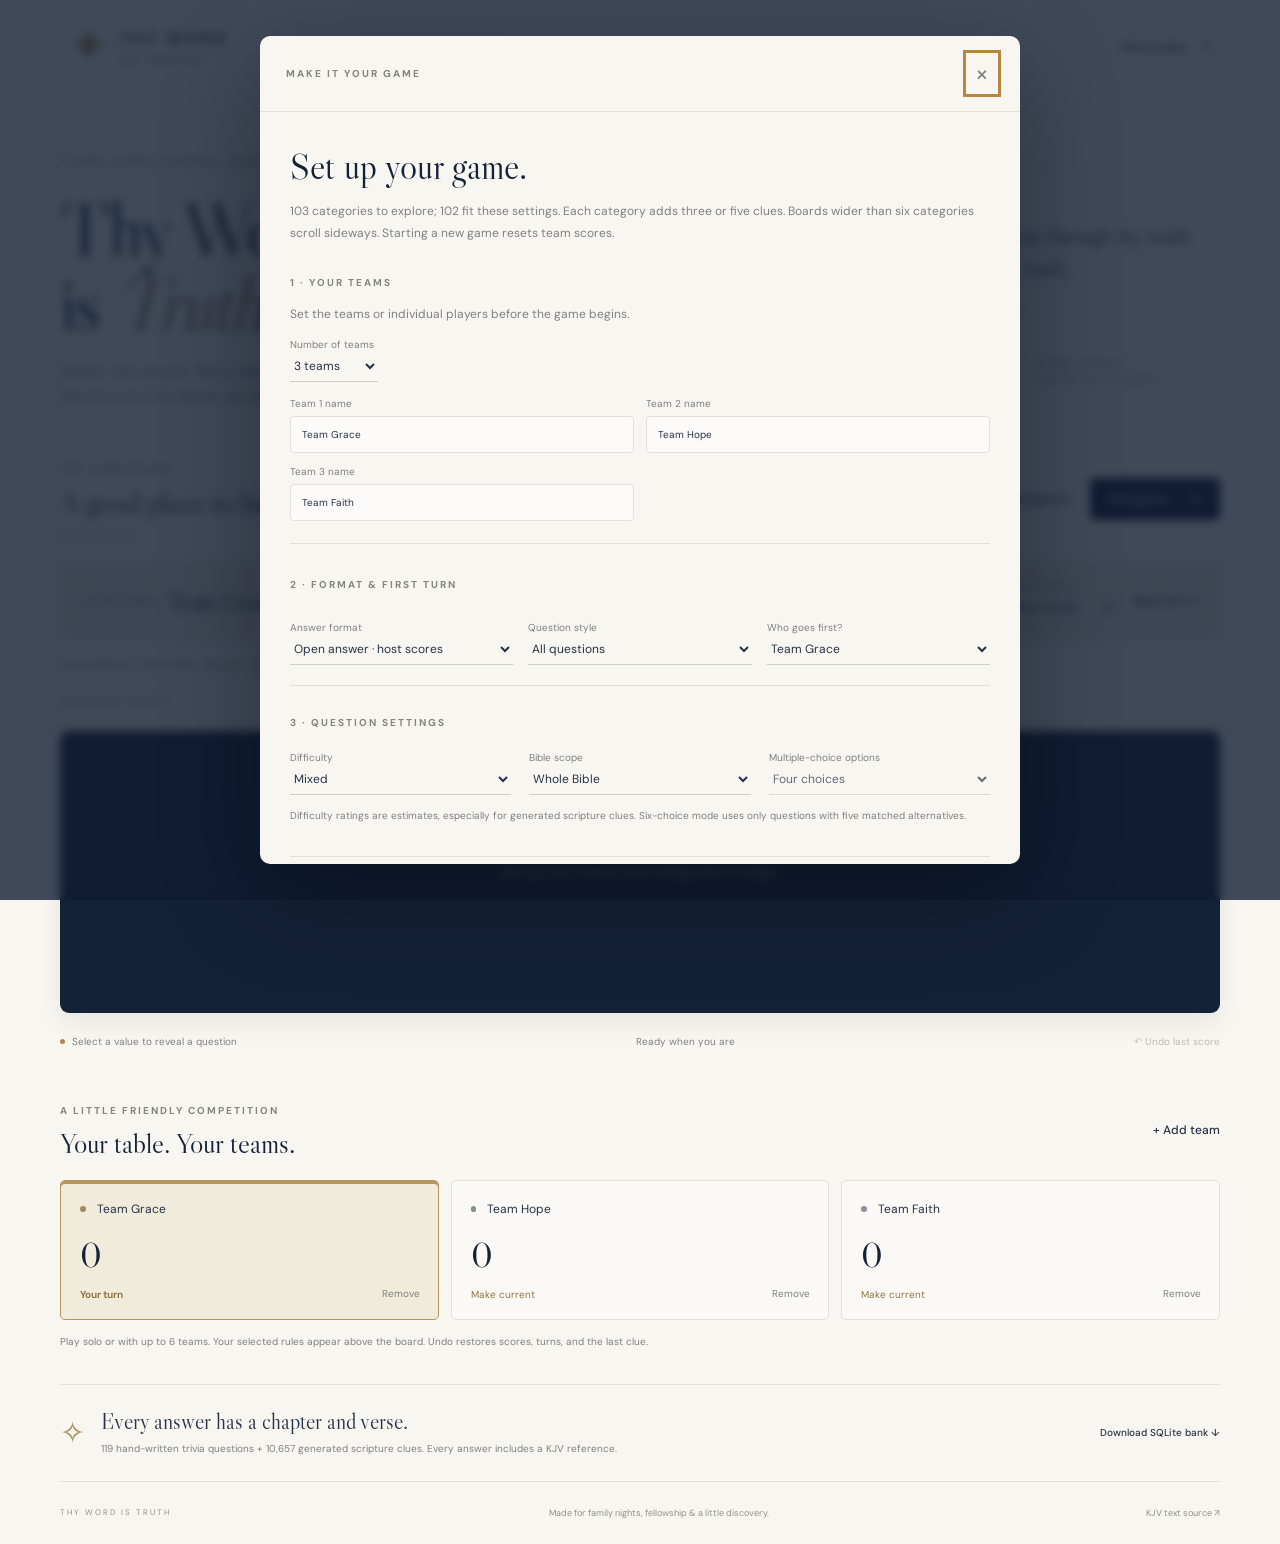
==== index.html @ 5a8444b5 "init" ====
<!doctype html>
<html lang="en">
<head><meta charset="utf-8"><meta name="viewport" content="width=device-width, initial-scale=1"><meta name="theme-color" content="#111e32"><title>Thy Word Is Truth · A KJV Bible Trivia Game</title><meta name="description" content="A KJV Bible trivia game for family nights and fellowship. Choose categories, form teams, and explore thousands of Scripture questions."><link rel="stylesheet" href="style.css"><link rel="stylesheet" href="controls.css"><link rel="stylesheet" href="choices.css"><link rel="stylesheet" href="settings.css"><script src="vendor/sql-wasm.js" defer></script><script src="app.js" type="module"></script></head>
<body>
<header><a class="brand" href="./"><span class="brand-icon">✦</span><span>THY WORD<span class="brand-sub">IS TRUTH</span></span></a><span class="header-caption">A KJV Bible Trivia Game</span><button id="help" class="quiet">How to play <span>↗</span></button></header>
<main>
<section class="intro"><div><div class="eyebrow"><span class="dot"></span> KING JAMES VERSION · 66 BOOKS</div><h1>Thy Word<br>is <em>Truth.</em></h1><p>Gather your people. Pick a category.<br>See how much Scripture you know.</p></div><aside class="intro-aside"><div class="verse-mark">“</div><blockquote>Sanctify them through thy truth:<br>thy word is truth.</blockquote><span>JOHN 17:17 · KJV</span><div class="bank-stat"><strong id="bank-count">Loading…</strong><span>scripture questions<br>ready for your next game</span></div></aside></section>
<section class="game-section" aria-label="Game board"><div class="game-toolbar"><div><span class="eyebrow">THE GAME BOARD</span><h2 id="round-title">A good place to begin.</h2><span id="board-format" class="format-label">OPEN ANSWER</span></div><div class="toolbar-actions"><button id="choose-categories" class="quiet" disabled>Choose categories</button><button id="new-game" class="primary" disabled>New game <span>↻</span></button></div></div>
<div class="turn-banner"><div aria-live="polite"><span class="eyebrow">YOUR TURN</span><strong id="turn-name">Team Grace</strong><small id="turn-rule-note">Pick a clue. Turns rotate in team order.</small></div><div class="turn-controls"><label>Current team<select id="turn-select"></select></label><button id="next-turn" class="quiet">Next turn →</button></div></div>
<div id="rules-summary" class="rules-summary"></div><div class="game-status" id="game-status" hidden><strong id="game-status-text"></strong><button id="game-action" class="primary"></button></div><div class="host-toolbar"><button id="resume-clue" class="quiet" hidden>Resume current clue →</button><button id="review-answer" class="quiet" disabled>Review last answer</button><a id="open-player" class="quiet" href="player.html" target="_blank" rel="noopener" hidden>Open player display ↗</a><button id="public-reveal" class="quiet" hidden>Reveal last answer to players</button></div><div class="board-shell"><div id="board" class="board" aria-busy="true"><p class="loading">Opening the question bank…</p></div></div>
<div class="board-footer"><span><i class="gold-dot"></i> Select a value to reveal a question</span><span id="progress">0 / 30 played</span><button id="undo" class="quiet" disabled>↶ Undo last score</button></div>
</section>
<section class="teams-section"><div class="teams-heading"><div><span class="eyebrow">A LITTLE FRIENDLY COMPETITION</span><h2>Your table. Your teams.</h2></div><button id="add-team" class="quiet">+ Add team</button></div><div id="teams" class="teams"></div><p class="small-note">Play solo or with up to 6 teams. Your selected rules appear above the board. Undo restores scores, turns, and the last clue.</p></section>
<section class="bottom-note"><span class="note-icon">✧</span><div><h3>Every answer has a chapter and verse.</h3><p id="bank-description">Hand-written trivia and scripture clues, grounded in the King James Version.</p></div><a href="questions.sqlite" download class="quiet download">Download SQLite bank ↓</a></section>
</main>
<footer><span>THY WORD IS TRUTH</span><span>Made for family nights, fellowship & a little discovery.</span><a href="https://github.com/thiagobodruk/bible/blob/master/json/en_kjv.json" target="_blank" rel="noreferrer">KJV text source ↗</a></footer>
<dialog id="clue-dialog" aria-labelledby="clue-title"><div class="dialog-top"><span id="clue-meta" class="eyebrow"></span><button id="close-clue" class="icon-button" aria-label="Close question">×</button></div><div class="clue-body"><span id="clue-kind" class="pill"></span><p id="clue-turn" class="clue-turn"></p><div class="clue-tools"><span id="clue-timer" role="timer" aria-label="Time remaining"></span><button id="pause-clock" class="quiet" hidden>Pause timer</button><button id="hint-5050" class="quiet" hidden>50/50 hint</button></div><section id="daily-wager" class="wager-panel" hidden><h3>Bonus Wager</h3><p id="wager-limit"></p><label>Your wager<input id="wager-input" type="number" min="0" step="1" value="0"></label><p id="wager-error" role="alert"></p><button id="lock-wager" class="primary">Lock wager & reveal clue →</button></section><h2 id="clue-title"></h2><div id="choice-area" hidden><div id="mc-options" aria-label="Answer choices"></div><p id="mc-feedback" role="status"></p><div class="mc-actions"><button id="mc-pass" class="quiet">Pass · no score →</button><button id="mc-submit" class="primary" disabled>Lock in answer</button><button id="mc-next" class="primary" hidden>Next turn →</button></div></div><button id="reveal" class="primary">Reveal answer <span>↓</span></button><div id="answer-area" hidden><span class="eyebrow">THE ANSWER</span><h3 id="answer"></h3><details><summary id="reference"></summary><p id="evidence"></p></details><div id="manual-scoring" class="scoring"><label>Answering team<select id="answer-team"></select></label><div class="score-actions"><button id="wrong" class="wrong">Incorrect −</button><button id="right" class="primary">Correct +</button></div></div><button id="skip" class="quiet skip">No score · mark as played →</button></div></div></dialog>
<dialog id="help-dialog" aria-labelledby="help-title"><div class="dialog-top"><span class="eyebrow">WELCOME TO THE TABLE</span><button id="close-help" class="icon-button" aria-label="Close instructions">×</button></div><div class="help-body"><h2 id="help-title">Make the game your own.</h2><ol><li>Choose New game. Set team count, names, the starting team, answer format, and question style.</li><li>Select difficulty, Bible scope, and 1–12 categories. Short boards have three clues per category; full boards have five. Play-to-target keeps scores across fresh boards until a team reaches the target.</li><li>Choose no timer or 15, 30, or 60 seconds. Opening a clue starts its timer; closing the dialog does not reset it. Pause while judging a spoken answer. A timeout counts as incorrect.</li><li>Choose full, half, or zero wrong-answer penalties. Rotating turns end the clue after any result. Winner-keeps-control retains a correct team's turn. Steals give every team at most one attempt; a correct team takes control.</li><li>In multiple choice, select four or six options, choose an answer, Lock in answer, then apply the score. Optional 50/50 leaves two choices and can be used once per team per game. The final round has no hints.</li><li>Bonus Wagers require a wager before the question appears and are exclusive to the selecting team. The maximum is the larger of its score and the highest board value. A pass loses the wager.</li><li>Final Challenge locks all wagers before revealing its question. Each team may wager 0 up to its positive score. Teams write responses privately; the host records and reviews them, then applies final scores. Wagers always gain or lose their full amount, even when normal penalties are off.</li><li>Enable Host mode, then click Open player display. Move that window to a projector or second screen on this computer. It receives the board, questions, choices, scores, and timer. Answers stay private until Reveal last answer to players. Use host mode for private answer checking during steals.</li></ol><p>Review last answer shows the answer and KJV reference after a clue ends. Undo restores the last score and previous turn; it can also undo final scoring. The bank contains hand-written trivia and generated scripture clues; difficulty ratings are estimates. New games reset scores and hints while retaining question history.</p><button id="reset-history" class="quiet">Clear question history</button></div></dialog>
<dialog id="setup-dialog" aria-labelledby="setup-title"><div class="dialog-top"><span class="eyebrow">MAKE IT YOUR GAME</span><button id="close-setup" class="icon-button" aria-label="Close game setup">×</button></div><div class="setup-body"><h2 id="setup-title">Set up your game.</h2><p><span id="category-library-size">Explore themes and books of the Bible.</span> Each category adds three or five clues. Boards wider than six categories scroll sideways. Starting a new game resets team scores.</p><section class="setup-team-section"><h3 class="eyebrow">1 · YOUR TEAMS</h3><p>Set the teams or individual players before the game begins.</p><label class="setup-team-count-label">Number of teams<select id="setup-team-count"><option value="1">1 · Solo</option><option value="2">2 teams</option><option value="3">3 teams</option><option value="4">4 teams</option><option value="5">5 teams</option><option value="6">6 teams</option></select></label><div id="setup-team-names"></div></section><h3 class="eyebrow">2 · FORMAT & FIRST TURN</h3><div class="setup-controls"><label>Answer format<select id="answer-mode"><option value="open">Open answer · host scores</option><option value="choice">Multiple choice</option></select></label><label>Question style<select id="bank-mode"><option value="mixed">All questions</option><option value="trivia">Factual trivia only</option><option value="scripture">All scripture clues</option><option value="verse">Verse completion only</option><option value="people">Names & places only</option><option value="number">Numbers in passages only</option></select></label><label>Who goes first?<select id="starting-team"></select></label></div><section class="settings-section"><h3 class="eyebrow">3 · QUESTION SETTINGS</h3><div class="settings-grid"><label>Difficulty<select id="rule-difficulty"><option value="mixed">Mixed</option><option value="easy">Easy · levels 1–2</option><option value="hard">Hard · levels 3–4</option><option value="expert">Expert · level 5 only</option></select></label><label>Bible scope<select id="rule-scope"><option value="all">Whole Bible</option><option value="old">Old Testament</option><option value="new">New Testament</option><option value="selected">Selected books</option></select></label><label>Multiple-choice options<select id="rule-choiceCount"><option value="4">Four choices</option><option value="6">Six choices · harder</option></select></label></div><p class="settings-note">Difficulty ratings are estimates, especially for generated scripture clues. Six-choice mode uses only questions with five matched alternatives.</p><div id="book-scope-panel" hidden><div class="picker-toolbar"><strong>Choose Bible books</strong><div><button id="books-all" class="quiet">Select all</button><button id="books-none" class="quiet">Clear books</button></div></div><div id="scope-books" class="scope-books"></div></div></section><section class="settings-section"><h3 class="eyebrow">4 · GAME RULES</h3><div class="settings-grid"><label>Answer timer<select id="rule-timerSeconds"><option value="0">No timer</option><option value="15">15 seconds</option><option value="30">30 seconds</option><option value="60">60 seconds</option></select></label><label>Wrong-answer penalty<select id="rule-penalty"><option value="full">Deduct full clue value</option><option value="half">Deduct half clue value</option><option value="none">No deduction</option></select></label><label>Turn rules<select id="rule-turnRule"><option value="rotate">Rotate every turn</option><option value="winner">Correct team keeps control</option><option value="steal">Other teams may steal</option></select></label><label>Game length<select id="rule-length"><option value="short">Short · 3 clues per category</option><option value="full">Full · 5 clues per category</option><option value="target">Play to a target score</option></select></label><label id="target-score-label" hidden>Target score<input id="rule-targetScore" type="number" min="200" max="100000" step="100" value="3000"></label><label>Bonus Wagers per board<select id="rule-dailyDoubles"><option value="0">Off</option><option value="1">One</option><option value="2">Two</option></select></label></div><div class="settings-checks"><label><input id="rule-hint5050" type="checkbox"> Allow one 50/50 hint per team per game</label><label><input id="rule-finale" type="checkbox"> Finish with Final Challenge</label><label><input id="rule-hostMode" type="checkbox"> Host mode · separate player display</label></div><p class="settings-note">50/50 leaves two choices. Timers count a timeout as incorrect; pause while judging a spoken answer. Steals give each team one attempt. Wagers always gain or lose the full amount, regardless of the penalty setting. Final Challenge uses private written answers recorded by the host; 50/50 is unavailable in the final.</p><p class="settings-note">Host mode opens a second window in the same browser on this computer. Move it to your projector; answers stay on the host screen until you explicitly reveal them.</p></section><p id="choice-bank-note" class="choice-bank-note" hidden></p><h3 class="eyebrow">5 · YOUR CATEGORIES</h3><label class="search-label">Find a category<input id="category-search" type="search" placeholder="Search themes or Bible books"></label><div class="picker-toolbar"><span id="category-count" role="status"></span><div><button id="default-categories" class="quiet">Use default six</button><button id="clear-categories" class="quiet">Clear</button></div></div><p class="picker-note">Choose any 1–12 categories from the library below. Dimmed options need more questions with the selected filters.</p><div id="category-options"></div><p id="category-error" role="alert"></p><div class="setup-footer"><button id="start-game" class="primary">Start game →</button></div></div></dialog>
<dialog id="review-dialog" aria-labelledby="review-title"><div class="dialog-top"><span class="eyebrow">ANSWER REVIEW</span><button id="close-review" class="icon-button" aria-label="Close answer review">×</button></div><div class="clue-body"><h2 id="review-title"></h2><h3 id="review-correct"></h3><p id="review-reference"></p><p id="review-evidence"></p></div></dialog><dialog id="final-dialog" aria-labelledby="final-title"><div class="dialog-top"><span class="eyebrow">FINAL CHALLENGE</span><button id="close-final" class="icon-button" aria-label="Close Final Challenge">×</button></div><div class="final-body"><h2 id="final-title">One final question.</h2><p id="final-stage-note"></p><div class="clue-tools"><span id="final-timer" role="timer" aria-label="Final time remaining"></span><button id="pause-final" class="quiet" hidden>Pause timer</button></div><h3 id="final-question" hidden></h3><div id="final-choices"></div><div id="final-entries"></div><div id="final-answer" hidden><span class="eyebrow">THE ANSWER</span><h3 id="final-correct"></h3><p id="final-reference"></p><p id="final-evidence"></p></div><p id="final-error" role="alert"></p><button id="final-action" class="primary"></button></div></dialog><div id="toast" role="status" aria-live="polite"></div>
</body></html>
---- style.css ----
@import url('https://fonts.googleapis.com/css2?family=DM+Sans:wght@400;500;600;700&family=Libre+Caslon+Display&display=swap');
:root{--navy:#142238;--ink:#263246;--muted:#7c817f;--paper:#f8f6f0;--gold:#e4bd72;--line:#e2e1d8;--serif:'Libre Caslon Display',Georgia,serif;--sans:'DM Sans',Arial,sans-serif}*{box-sizing:border-box}body{margin:0;background:var(--paper);color:var(--ink);font:14px var(--sans)}button,select,input{font:inherit}button,a,select{touch-action:manipulation}button{cursor:pointer}button:disabled{cursor:default;opacity:.42}a{color:inherit;text-decoration:none}button:focus-visible,a:focus-visible,select:focus-visible,input:focus-visible,summary:focus-visible{outline:3px solid #b8873b;outline-offset:4px}header{max-width:1440px;margin:auto;padding:26px 5.5%;display:flex;align-items:center;justify-content:space-between;border-bottom:1px solid var(--line)}.brand{display:flex;align-items:center;gap:12px;font-size:16px;letter-spacing:3px;font-weight:600}.brand-icon{font-size:42px;line-height:1;color:#b28a45}.brand-sub{display:block;font-size:10px;letter-spacing:5px;margin-top:4px}.header-caption{color:var(--muted);font-size:12px}.quiet{border:0;background:none;color:var(--ink);padding:10px 0;font-size:12px;font-weight:500}.quiet span{margin-left:12px}main{max-width:1240px;margin:0 auto;padding:0 40px}.intro{display:flex;align-items:center;justify-content:space-between;padding:55px 0 49px;gap:30px}.eyebrow{font-size:10px;letter-spacing:2px;font-weight:700;color:#81867e;display:inline-flex;align-items:center;gap:8px}.dot{width:6px;height:6px;background:#8a9b80;border-radius:50%}h1{font:76px/.98 var(--serif);letter-spacing:-2px;color:var(--navy);margin:24px 0 18px}h1 em{font-weight:400;color:#9a7844}p{line-height:1.8}.intro p{color:var(--muted);font-size:14px;margin:0}.intro-aside{width:330px;padding:12px 0 0 36px;border-left:1px solid var(--line)}.verse-mark{font:65px/.65 var(--serif);color:#c6aa7c}blockquote{font:23px/1.4 var(--serif);margin:0 0 15px}.intro-aside>span{font-size:9px;letter-spacing:1.8px;color:var(--muted)}.bank-stat{display:flex;gap:17px;align-items:center;margin-top:32px}.bank-stat strong{font:36px var(--serif);color:#9a7844}.bank-stat span{font-size:10px;line-height:1.6;color:var(--muted)}.game-toolbar{display:flex;justify-content:space-between;align-items:center;margin-bottom:21px}h2{font:30px var(--serif);font-weight:400;margin:8px 0 0;color:var(--navy)}.toolbar-actions{display:flex;gap:20px;align-items:center}.select-label{font-size:9px;text-transform:uppercase;letter-spacing:1px;color:var(--muted)}select{display:block;background:transparent;border:0;border-bottom:1px solid #cacfc7;padding:6px 21px 6px 0;color:var(--ink);font-size:12px;max-width:100%}.primary{border:1px solid var(--navy);background:var(--navy);color:white;padding:12px 18px;border-radius:4px;font-size:12px}.primary span{margin-left:20px}.primary:hover{background:#263e5b}.board-shell{background:var(--navy);border-radius:9px;padding:14px;box-shadow:0 10px 25px #14223812}.board{display:grid;grid-template-columns:repeat(6,minmax(0,1fr));gap:8px}.category{font-size:10px;line-height:1.5;text-transform:uppercase;letter-spacing:1.1px;color:#e6e8e9;min-height:55px;display:flex;align-items:center;justify-content:center;text-align:center;padding:5px 8px}.tile{background:#20324c;border:1px solid #35445a;border-radius:4px;color:var(--gold);font:32px var(--serif);min-height:85px;transition:background .15s,transform .15s}.tile:hover:not(:disabled){background:#304665;transform:translateY(-2px);border-color:#8c8269}.tile.played{background:#15243a;border-color:#243249;color:#5b695f;font:18px var(--sans)}.board-footer{display:flex;justify-content:space-between;align-items:center;font-size:10px;color:var(--muted);padding:12px 0}.board-footer>span:first-child{display:flex;align-items:center;gap:7px}.gold-dot{width:5px;height:5px;border-radius:50%;background:#b28a45}.board-footer .quiet{font-size:10px;color:var(--muted)}.teams-section{margin:30px 0 33px}.teams-heading{display:flex;align-items:center;justify-content:space-between;margin-bottom:20px}.teams-heading h2{font-size:28px}.teams{display:grid;grid-template-columns:repeat(3,1fr);gap:12px}.team{border:1px solid var(--line);border-radius:5px;padding:17px 19px;position:relative;background:#ffffff4d}.team-top{display:flex;align-items:center;gap:8px}.team-marker{width:6px;height:6px;border-radius:50%;background:var(--team-color)}.team input{width:100%;border:0;background:none;font-size:12px;color:var(--ink);padding:3px}.team input:hover{background:#edece4}.team-score{font:35px var(--serif);color:var(--navy);display:block;margin:13px 0 0}.team .remove-team{position:absolute;right:12px;bottom:18px;font-size:10px;color:var(--muted);border:0;background:none}.small-note{font-size:10px;color:var(--muted);margin:13px 0}.bottom-note{padding:23px 0;border-top:1px solid var(--line);border-bottom:1px solid var(--line);display:flex;gap:16px;align-items:center}.note-icon{font-size:30px;color:#a98c54}.bottom-note h3{font:22px var(--serif);margin:0 0 5px}.bottom-note p{font-size:10px;color:var(--muted);margin:0;max-width:690px}.download{margin-left:auto;white-space:nowrap;font-size:10px}footer{max-width:1240px;padding:25px 40px;margin:0 auto;display:flex;justify-content:space-between;font-size:9px;color:#8d918a}footer>span:first-child{letter-spacing:2px;font-size:8px}dialog{background:var(--paper);border:0;border-radius:10px;padding:0;width:min(760px,94vw);max-height:92vh;color:var(--ink);box-shadow:0 30px 100px #0005}dialog::backdrop{background:#0e1b31c9;backdrop-filter:blur(5px)}.dialog-top{padding:21px 26px;border-bottom:1px solid var(--line);display:flex;align-items:center;justify-content:space-between}.icon-button{border:0;background:none;color:var(--muted);font-size:25px;padding:0 5px}.clue-body{padding:28px 40px 35px;text-align:center}.pill{font-size:9px;letter-spacing:1.5px;text-transform:uppercase;border:1px solid #d4d4c4;padding:5px 10px;border-radius:20px;color:#8b815e;display:inline-block}#clue-title{white-space:pre-line;font:29px/1.45 var(--serif);margin:25px 0 30px}#answer-area h3{font:37px/1.2 var(--serif);color:#967340;margin:12px 0 22px}details{text-align:left;border:1px solid var(--line);border-radius:5px;padding:14px 18px;margin-bottom:25px}summary{font-size:11px;cursor:pointer;color:#7f6f4d}#evidence{font:16px/1.7 Georgia,serif;white-space:pre-line}.scoring{border-top:1px solid var(--line);padding-top:20px;display:flex;align-items:center;justify-content:space-between;gap:15px}.scoring label{font-size:10px;text-align:left;color:var(--muted)}.score-actions{display:flex;gap:10px}.wrong{background:none;border:1px solid #c9b9ae;color:#9c6249;padding:12px 18px;border-radius:4px;font-size:12px}.skip{margin-top:15px;color:var(--muted)}.help-body{padding:25px 35px 35px}.help-body h2{font-size:34px}.help-body li{line-height:1.8;margin:10px 0}.help-body p{font-size:12px;color:var(--muted)}#toast{position:fixed;bottom:24px;left:50%;transform:translateX(-50%);background:var(--navy);color:white;border-radius:5px;box-shadow:0 5px 25px #0003;padding:12px 20px;display:none;font-size:12px;z-index:5}.loading{grid-column:1/-1;text-align:center;color:var(--gold);padding:100px 20px}button.active-team{background:#f0ebdf}@media(min-width:1500px){main{padding-top:12px}.intro{padding-top:70px;padding-bottom:65px}}@media(max-width:760px){header{padding:20px}.header-caption{display:none}main{padding:0 20px}.intro{padding:37px 0}.intro-aside{width:230px;padding-left:22px}h1{font-size:57px}.intro p{font-size:12px}blockquote{font-size:20px}.bank-stat strong{font-size:29px}.bank-stat{gap:10px}.board-shell{padding:8px}.board{gap:5px}.category{font-size:8px;letter-spacing:.3px;padding:3px;min-height:52px}.tile{font-size:25px;min-height:65px}.game-toolbar h2{font-size:25px}.toolbar-actions{gap:10px}.primary{padding:11px}.primary span{margin-left:9px}.bottom-note{flex-wrap:wrap}.download{margin-left:46px}footer{padding:25px 20px;gap:20px}footer>span:nth-child(2){display:none}}@media(max-width:480px){.intro-aside{display:none}h1{font-size:65px}.intro{padding-bottom:35px}.game-toolbar{align-items:flex-end;gap:8px}.game-toolbar h2{font-size:22px}.toolbar-actions{flex-direction:column;align-items:stretch;gap:7px}.select-label{font-size:8px}.primary{font-size:10px}.eyebrow{font-size:8px;letter-spacing:1.3px}.category{font-size:7px}.tile{font-size:22px;min-height:62px}.board-shell{margin:0 -10px}.teams{grid-template-columns:1fr 1fr}.team{padding:13px}.teams-heading h2{font-size:24px}.board-footer{font-size:8px;gap:8px}.board-footer .quiet{font-size:8px}.clue-body{padding:25px 22px}#clue-title{font-size:25px}.scoring{flex-direction:column;align-items:stretch}.scoring label select{width:100%}.score-actions{justify-content:center}.score-actions button{flex:1}.bottom-note h3{font-size:20px}}
---- controls.css ----
.turn-banner{display:flex;align-items:center;justify-content:space-between;padding:17px 21px;border:1px solid #d9ccb4;border-radius:6px;margin-bottom:15px;background:#eee8da}.turn-banner>div:first-child{display:flex;align-items:center;gap:13px;flex-wrap:wrap}.turn-banner strong{font:24px var(--serif);color:var(--navy)}.turn-banner small{font-size:10px;color:#817760}.turn-controls{display:flex;gap:18px;align-items:center}.turn-controls label,.setup-controls label,.search-label{font-size:10px;color:var(--muted)}.turn-controls select{min-width:100px}.current-team{border-color:#b3955d;background:#f1ebdc;box-shadow:inset 0 3px #b3955d}.team-turn{border:0;background:none;padding:0;margin-top:12px;color:#8f7444;font-size:10px}.current-team .team-turn{font-weight:700}.clue-turn{font-size:12px;color:#927647;margin:19px 0 0}.setup-body{padding:24px 30px}.setup-body h2{font-size:36px}.setup-body>p{font-size:12px;color:var(--muted)}.setup-controls{display:flex;gap:30px;margin:20px 0}.setup-controls label{flex:1}.setup-controls select{width:100%}.search-label{display:block}.search-label input{display:block;width:100%;padding:12px;border:1px solid var(--line);border-radius:4px;margin:7px 0 15px;background:#fff9}.picker-toolbar{display:flex;justify-content:space-between;align-items:center;gap:10px}.picker-toolbar>span{font-size:11px;color:#8f7444}.picker-toolbar>div{display:flex;gap:15px}.picker-note{font-size:10px!important;margin-top:0}#category-options{max-height:330px;overflow:auto;border:1px solid var(--line);border-radius:5px;padding:12px}.category-group h3{margin:6px 0 12px}.category-list{display:grid;grid-template-columns:1fr 1fr;gap:8px;margin-bottom:18px}.category-option{display:flex;align-items:center;gap:8px;border:1px solid var(--line);border-radius:4px;padding:10px;font-size:11px;cursor:pointer;background:#fff5}.category-option:has(input:checked){border-color:#b3955d;background:#f1ebdc}.category-option small{margin-left:auto;font-size:9px;color:var(--muted);white-space:nowrap}.category-option input{accent-color:#9a7844}.category-option.unavailable{opacity:.45}.setup-footer{display:flex;justify-content:flex-end;margin-top:16px}#category-error{color:#a24d37;font-size:12px}@media(max-width:760px){.turn-banner{align-items:flex-start;gap:12px}.turn-banner>div:first-child{gap:7px}.turn-banner small{width:100%}.turn-controls{gap:10px}.turn-controls .quiet{white-space:nowrap}.turn-banner strong{font-size:22px}}@media(max-width:480px){.turn-banner{padding:13px;flex-wrap:wrap}.turn-controls{width:100%;justify-content:space-between}.turn-controls label{display:flex;align-items:center;gap:12px}.turn-controls select{padding:5px}.setup-body{padding:20px}.category-list{grid-template-columns:1fr}.picker-toolbar{align-items:flex-start;flex-direction:column}.setup-controls{gap:15px}.game-toolbar .quiet{font-size:10px}}
.board-shell{overflow-x:auto}.setup-team-section{border-bottom:1px solid var(--line);padding:10px 0 22px;margin:5px 0 24px}.setup-team-section p{font-size:12px;color:var(--muted);margin-top:5px}.setup-team-count-label,.setup-team-label{font-size:10px;color:var(--muted)}.setup-team-count-label{display:block;max-width:220px}#setup-team-names{display:grid;grid-template-columns:repeat(2,minmax(0,1fr));gap:12px;margin-top:15px}.setup-team-label input{display:block;width:100%;background:#fff9;border:1px solid var(--line);border-radius:4px;padding:11px;margin-top:6px;color:var(--ink)}@media(max-width:480px){#setup-team-names{grid-template-columns:1fr}}
---- choices.css ----
.format-label{display:block;font-size:8px;letter-spacing:1.4px;color:#9a7844;margin-top:9px}.setup-controls{flex-wrap:wrap;gap:15px}.setup-controls label{min-width:160px}.choice-bank-note{padding:10px 13px;background:#ede8da;border-radius:4px;border:1px solid #d9ccb4}.choice-bank-note[hidden]{display:none}#mc-options{display:grid;grid-template-columns:1fr 1fr;gap:10px;margin:0 0 18px}.mc-option{display:flex;align-items:center;gap:11px;text-align:left;padding:14px;background:#fff8;border:1px solid var(--line);border-radius:5px;color:var(--ink);min-height:65px;font-size:14px;line-height:1.5}.mc-option:hover:not(:disabled){border-color:#b3955d;background:#f1ebdc}.mc-letter{border:1px solid #d2c8b3;border-radius:4px;min-width:27px;height:27px;display:flex;align-items:center;justify-content:center;font-size:11px;color:#967340}.mc-option.selected{border:2px solid #a08755;background:#eee8da;padding:13px}.mc-option.is-correct{border-color:#58745d;background:#e5eee2;opacity:1}.mc-option.is-correct .mc-letter{background:#58745d;color:white}.mc-option.is-wrong{border-color:#a15e47;background:#f2e4dd;opacity:1}.mc-option.is-wrong .mc-letter{background:#a15e47;color:white}.mc-option:disabled{opacity:.6}.mc-actions{display:flex;justify-content:space-between;align-items:center;gap:12px;margin-bottom:22px}#mc-feedback{font-size:12px;color:#796640;margin:10px 0 15px}.mc-actions button[hidden]{display:none}#choice-area[hidden]{display:none}#manual-scoring[hidden]{display:none}@media(max-width:480px){#mc-options{grid-template-columns:1fr}.mc-option{min-height:55px}.mc-actions{flex-wrap:wrap}.setup-controls label{min-width:130px}}
.mc-option.is-correct:disabled,.mc-option.is-wrong:disabled{opacity:1}
---- settings.css ----
.settings-section{border-top:1px solid var(--line);padding:20px 0 4px;margin:18px 0}.settings-grid{display:grid;grid-template-columns:repeat(3,minmax(0,1fr));gap:18px;margin:12px 0}.settings-grid>label{font-size:10px;color:var(--muted)}.settings-grid select{width:100%}.settings-grid input,.wager-panel input,.final-entry input,.final-entry select{display:block;width:100%;background:#fff9;border:1px solid var(--line);border-radius:4px;padding:9px;margin-top:7px;color:var(--ink)}.settings-note{font-size:10px;color:var(--muted);line-height:1.7}.settings-checks{display:grid;gap:12px;margin:22px 0;font-size:12px}.settings-checks input,.scope-books input{accent-color:#967340;margin-right:8px}.scope-books{display:grid;grid-template-columns:repeat(3,minmax(0,1fr));max-height:180px;overflow:auto;gap:11px;padding:15px;border:1px solid var(--line);border-radius:4px;font-size:11px}.rules-summary{font-size:10px;line-height:1.7;color:#8f7448;margin:10px 0}.host-toolbar{display:flex;flex-wrap:wrap;gap:18px;margin:6px 0 12px}.game-status{background:#ede8da;border:1px solid #d1be98;padding:18px;border-radius:5px;display:flex;align-items:center;justify-content:space-between;gap:15px;margin:12px 0}.game-status[hidden],.host-toolbar [hidden],.settings-grid [hidden],#book-scope-panel[hidden],#target-score-label[hidden]{display:none}.clue-tools{display:flex;justify-content:center;align-items:center;gap:18px;margin:10px 0}.clue-tools [hidden]{display:none}.clue-tools [role=timer]{font-variant-numeric:tabular-nums;color:#967340;font-weight:600}.clue-tools .expired{color:#a15e47}.wager-panel{background:#eee8da;border:1px solid #d1be98;border-radius:5px;padding:25px;margin:24px 0}.wager-panel h3{font:35px var(--serif);margin:5px}.wager-panel label{display:block;font-size:12px;max-width:240px;margin:20px auto}.wager-panel[hidden]{display:none}#wager-error,#final-error{color:#a15e47;font-size:12px}#review-correct,#final-correct{font:32px var(--serif);color:#967340}#review-evidence,#final-evidence{white-space:pre-line;font:15px/1.8 Georgia,serif;text-align:left}.final-body{padding:25px 30px}.final-body>h2{font-size:36px}.final-body>p{font-size:12px;line-height:1.7;color:var(--muted)}#final-question{font:27px/1.4 var(--serif);white-space:pre-line}.final-entry{border:1px solid var(--line);padding:15px;border-radius:5px;margin:12px 0}.final-entry h4{margin:0 0 5px}.final-entry label{font-size:11px;color:var(--muted);display:block}.final-entry small{font-size:10px;color:var(--muted)}#final-choices{font-size:13px;line-height:1.8}.mc-option.removed{opacity:.3;text-decoration:line-through}.mc-option.removed:disabled{opacity:.3}.team-hint{display:block;font-size:9px;color:var(--muted);margin-top:7px}.final-body [hidden],.clue-body>button[hidden]{display:none}.choice-actions-note{font-size:11px;color:var(--muted)}@media(max-width:650px){.settings-grid{grid-template-columns:1fr 1fr}.scope-books{grid-template-columns:1fr 1fr}.game-status{align-items:flex-start;flex-direction:column}.clue-tools{gap:12px}.final-body{padding:22px}.host-toolbar{gap:12px}}@media(max-width:380px){.settings-grid{grid-template-columns:1fr}}
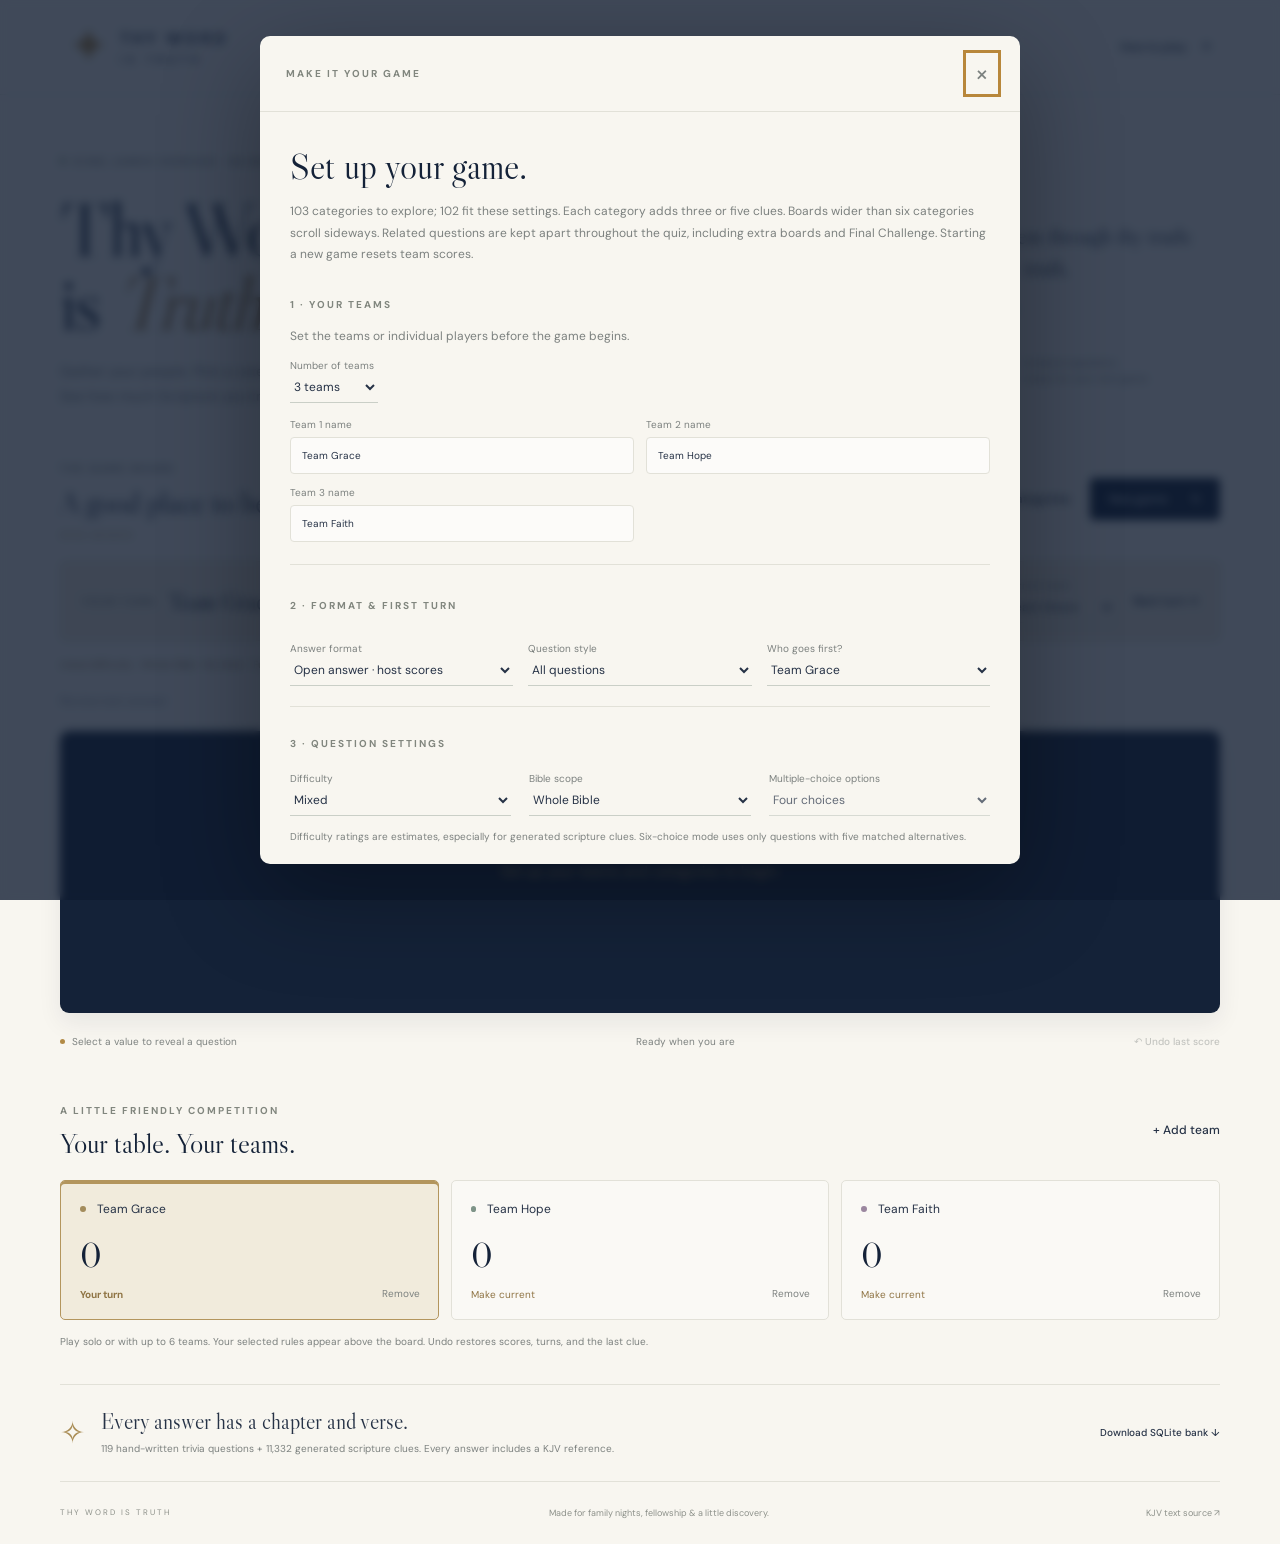
==== commit 376aa208: "dedup" ====
--- a/index.html
+++ b/index.html
@@ -16,6 +16,6 @@
 <footer><span>THY WORD IS TRUTH</span><span>Made for family nights, fellowship & a little discovery.</span><a href="https://github.com/thiagobodruk/bible/blob/master/json/en_kjv.json" target="_blank" rel="noreferrer">KJV text source ↗</a></footer>
 <dialog id="clue-dialog" aria-labelledby="clue-title"><div class="dialog-top"><span id="clue-meta" class="eyebrow"></span><button id="close-clue" class="icon-button" aria-label="Close question">×</button></div><div class="clue-body"><span id="clue-kind" class="pill"></span><p id="clue-turn" class="clue-turn"></p><div class="clue-tools"><span id="clue-timer" role="timer" aria-label="Time remaining"></span><button id="pause-clock" class="quiet" hidden>Pause timer</button><button id="hint-5050" class="quiet" hidden>50/50 hint</button></div><section id="daily-wager" class="wager-panel" hidden><h3>Bonus Wager</h3><p id="wager-limit"></p><label>Your wager<input id="wager-input" type="number" min="0" step="1" value="0"></label><p id="wager-error" role="alert"></p><button id="lock-wager" class="primary">Lock wager & reveal clue →</button></section><h2 id="clue-title"></h2><div id="choice-area" hidden><div id="mc-options" aria-label="Answer choices"></div><p id="mc-feedback" role="status"></p><div class="mc-actions"><button id="mc-pass" class="quiet">Pass · no score →</button><button id="mc-submit" class="primary" disabled>Lock in answer</button><button id="mc-next" class="primary" hidden>Next turn →</button></div></div><button id="reveal" class="primary">Reveal answer <span>↓</span></button><div id="answer-area" hidden><span class="eyebrow">THE ANSWER</span><h3 id="answer"></h3><details><summary id="reference"></summary><p id="evidence"></p></details><div id="manual-scoring" class="scoring"><label>Answering team<select id="answer-team"></select></label><div class="score-actions"><button id="wrong" class="wrong">Incorrect −</button><button id="right" class="primary">Correct +</button></div></div><button id="skip" class="quiet skip">No score · mark as played →</button></div></div></dialog>
 <dialog id="help-dialog" aria-labelledby="help-title"><div class="dialog-top"><span class="eyebrow">WELCOME TO THE TABLE</span><button id="close-help" class="icon-button" aria-label="Close instructions">×</button></div><div class="help-body"><h2 id="help-title">Make the game your own.</h2><ol><li>Choose New game. Set team count, names, the starting team, answer format, and question style.</li><li>Select difficulty, Bible scope, and 1–12 categories. Short boards have three clues per category; full boards have five. Play-to-target keeps scores across fresh boards until a team reaches the target.</li><li>Choose no timer or 15, 30, or 60 seconds. Opening a clue starts its timer; closing the dialog does not reset it. Pause while judging a spoken answer. A timeout counts as incorrect.</li><li>Choose full, half, or zero wrong-answer penalties. Rotating turns end the clue after any result. Winner-keeps-control retains a correct team's turn. Steals give every team at most one attempt; a correct team takes control.</li><li>In multiple choice, select four or six options, choose an answer, Lock in answer, then apply the score. Optional 50/50 leaves two choices and can be used once per team per game. The final round has no hints.</li><li>Bonus Wagers require a wager before the question appears and are exclusive to the selecting team. The maximum is the larger of its score and the highest board value. A pass loses the wager.</li><li>Final Challenge locks all wagers before revealing its question. Each team may wager 0 up to its positive score. Teams write responses privately; the host records and reviews them, then applies final scores. Wagers always gain or lose their full amount, even when normal penalties are off.</li><li>Enable Host mode, then click Open player display. Move that window to a projector or second screen on this computer. It receives the board, questions, choices, scores, and timer. Answers stay private until Reveal last answer to players. Use host mode for private answer checking during steals.</li></ol><p>Review last answer shows the answer and KJV reference after a clue ends. Undo restores the last score and previous turn; it can also undo final scoring. The bank contains hand-written trivia and generated scripture clues; difficulty ratings are estimates. New games reset scores and hints while retaining question history.</p><button id="reset-history" class="quiet">Clear question history</button></div></dialog>
-<dialog id="setup-dialog" aria-labelledby="setup-title"><div class="dialog-top"><span class="eyebrow">MAKE IT YOUR GAME</span><button id="close-setup" class="icon-button" aria-label="Close game setup">×</button></div><div class="setup-body"><h2 id="setup-title">Set up your game.</h2><p><span id="category-library-size">Explore themes and books of the Bible.</span> Each category adds three or five clues. Boards wider than six categories scroll sideways. Starting a new game resets team scores.</p><section class="setup-team-section"><h3 class="eyebrow">1 · YOUR TEAMS</h3><p>Set the teams or individual players before the game begins.</p><label class="setup-team-count-label">Number of teams<select id="setup-team-count"><option value="1">1 · Solo</option><option value="2">2 teams</option><option value="3">3 teams</option><option value="4">4 teams</option><option value="5">5 teams</option><option value="6">6 teams</option></select></label><div id="setup-team-names"></div></section><h3 class="eyebrow">2 · FORMAT & FIRST TURN</h3><div class="setup-controls"><label>Answer format<select id="answer-mode"><option value="open">Open answer · host scores</option><option value="choice">Multiple choice</option></select></label><label>Question style<select id="bank-mode"><option value="mixed">All questions</option><option value="trivia">Factual trivia only</option><option value="scripture">All scripture clues</option><option value="verse">Verse completion only</option><option value="people">Names & places only</option><option value="number">Numbers in passages only</option></select></label><label>Who goes first?<select id="starting-team"></select></label></div><section class="settings-section"><h3 class="eyebrow">3 · QUESTION SETTINGS</h3><div class="settings-grid"><label>Difficulty<select id="rule-difficulty"><option value="mixed">Mixed</option><option value="easy">Easy · levels 1–2</option><option value="hard">Hard · levels 3–4</option><option value="expert">Expert · level 5 only</option></select></label><label>Bible scope<select id="rule-scope"><option value="all">Whole Bible</option><option value="old">Old Testament</option><option value="new">New Testament</option><option value="selected">Selected books</option></select></label><label>Multiple-choice options<select id="rule-choiceCount"><option value="4">Four choices</option><option value="6">Six choices · harder</option></select></label></div><p class="settings-note">Difficulty ratings are estimates, especially for generated scripture clues. Six-choice mode uses only questions with five matched alternatives.</p><div id="book-scope-panel" hidden><div class="picker-toolbar"><strong>Choose Bible books</strong><div><button id="books-all" class="quiet">Select all</button><button id="books-none" class="quiet">Clear books</button></div></div><div id="scope-books" class="scope-books"></div></div></section><section class="settings-section"><h3 class="eyebrow">4 · GAME RULES</h3><div class="settings-grid"><label>Answer timer<select id="rule-timerSeconds"><option value="0">No timer</option><option value="15">15 seconds</option><option value="30">30 seconds</option><option value="60">60 seconds</option></select></label><label>Wrong-answer penalty<select id="rule-penalty"><option value="full">Deduct full clue value</option><option value="half">Deduct half clue value</option><option value="none">No deduction</option></select></label><label>Turn rules<select id="rule-turnRule"><option value="rotate">Rotate every turn</option><option value="winner">Correct team keeps control</option><option value="steal">Other teams may steal</option></select></label><label>Game length<select id="rule-length"><option value="short">Short · 3 clues per category</option><option value="full">Full · 5 clues per category</option><option value="target">Play to a target score</option></select></label><label id="target-score-label" hidden>Target score<input id="rule-targetScore" type="number" min="200" max="100000" step="100" value="3000"></label><label>Bonus Wagers per board<select id="rule-dailyDoubles"><option value="0">Off</option><option value="1">One</option><option value="2">Two</option></select></label></div><div class="settings-checks"><label><input id="rule-hint5050" type="checkbox"> Allow one 50/50 hint per team per game</label><label><input id="rule-finale" type="checkbox"> Finish with Final Challenge</label><label><input id="rule-hostMode" type="checkbox"> Host mode · separate player display</label></div><p class="settings-note">50/50 leaves two choices. Timers count a timeout as incorrect; pause while judging a spoken answer. Steals give each team one attempt. Wagers always gain or lose the full amount, regardless of the penalty setting. Final Challenge uses private written answers recorded by the host; 50/50 is unavailable in the final.</p><p class="settings-note">Host mode opens a second window in the same browser on this computer. Move it to your projector; answers stay on the host screen until you explicitly reveal them.</p></section><p id="choice-bank-note" class="choice-bank-note" hidden></p><h3 class="eyebrow">5 · YOUR CATEGORIES</h3><label class="search-label">Find a category<input id="category-search" type="search" placeholder="Search themes or Bible books"></label><div class="picker-toolbar"><span id="category-count" role="status"></span><div><button id="default-categories" class="quiet">Use default six</button><button id="clear-categories" class="quiet">Clear</button></div></div><p class="picker-note">Choose any 1–12 categories from the library below. Dimmed options need more questions with the selected filters.</p><div id="category-options"></div><p id="category-error" role="alert"></p><div class="setup-footer"><button id="start-game" class="primary">Start game →</button></div></div></dialog>
+<dialog id="setup-dialog" aria-labelledby="setup-title"><div class="dialog-top"><span class="eyebrow">MAKE IT YOUR GAME</span><button id="close-setup" class="icon-button" aria-label="Close game setup">×</button></div><div class="setup-body"><h2 id="setup-title">Set up your game.</h2><p><span id="category-library-size">Explore themes and books of the Bible.</span> Each category adds three or five clues. Boards wider than six categories scroll sideways. Related questions are kept apart throughout the quiz, including extra boards and Final Challenge. Starting a new game resets team scores.</p><section class="setup-team-section"><h3 class="eyebrow">1 · YOUR TEAMS</h3><p>Set the teams or individual players before the game begins.</p><label class="setup-team-count-label">Number of teams<select id="setup-team-count"><option value="1">1 · Solo</option><option value="2">2 teams</option><option value="3">3 teams</option><option value="4">4 teams</option><option value="5">5 teams</option><option value="6">6 teams</option></select></label><div id="setup-team-names"></div></section><h3 class="eyebrow">2 · FORMAT & FIRST TURN</h3><div class="setup-controls"><label>Answer format<select id="answer-mode"><option value="open">Open answer · host scores</option><option value="choice">Multiple choice</option></select></label><label>Question style<select id="bank-mode"><option value="mixed">All questions</option><option value="trivia">Factual trivia only</option><option value="scripture">All scripture clues</option><option value="verse">Verse completion only</option><option value="people">Names & places only</option><option value="number">Numbers in passages only</option></select></label><label>Who goes first?<select id="starting-team"></select></label></div><section class="settings-section"><h3 class="eyebrow">3 · QUESTION SETTINGS</h3><div class="settings-grid"><label>Difficulty<select id="rule-difficulty"><option value="mixed">Mixed</option><option value="easy">Easy · levels 1–2</option><option value="hard">Hard · levels 3–4</option><option value="expert">Expert · level 5 only</option></select></label><label>Bible scope<select id="rule-scope"><option value="all">Whole Bible</option><option value="old">Old Testament</option><option value="new">New Testament</option><option value="selected">Selected books</option></select></label><label>Multiple-choice options<select id="rule-choiceCount"><option value="4">Four choices</option><option value="6">Six choices · harder</option></select></label></div><p class="settings-note">Difficulty ratings are estimates, especially for generated scripture clues. Six-choice mode uses only questions with five matched alternatives.</p><div id="book-scope-panel" hidden><div class="picker-toolbar"><strong>Choose Bible books</strong><div><button id="books-all" class="quiet">Select all</button><button id="books-none" class="quiet">Clear books</button></div></div><div id="scope-books" class="scope-books"></div></div></section><section class="settings-section"><h3 class="eyebrow">4 · GAME RULES</h3><div class="settings-grid"><label>Answer timer<select id="rule-timerSeconds"><option value="0">No timer</option><option value="15">15 seconds</option><option value="30">30 seconds</option><option value="60">60 seconds</option></select></label><label>Wrong-answer penalty<select id="rule-penalty"><option value="full">Deduct full clue value</option><option value="half">Deduct half clue value</option><option value="none">No deduction</option></select></label><label>Turn rules<select id="rule-turnRule"><option value="rotate">Rotate every turn</option><option value="winner">Correct team keeps control</option><option value="steal">Other teams may steal</option></select></label><label>Game length<select id="rule-length"><option value="short">Short · 3 clues per category</option><option value="full">Full · 5 clues per category</option><option value="target">Play to a target score</option></select></label><label id="target-score-label" hidden>Target score<input id="rule-targetScore" type="number" min="200" max="100000" step="100" value="3000"></label><label>Bonus Wagers per board<select id="rule-dailyDoubles"><option value="0">Off</option><option value="1">One</option><option value="2">Two</option></select></label></div><div class="settings-checks"><label><input id="rule-hint5050" type="checkbox"> Allow one 50/50 hint per team per game</label><label><input id="rule-finale" type="checkbox"> Finish with Final Challenge</label><label><input id="rule-hostMode" type="checkbox"> Host mode · separate player display</label></div><p class="settings-note">50/50 leaves two choices. Timers count a timeout as incorrect; pause while judging a spoken answer. Steals give each team one attempt. Wagers always gain or lose the full amount, regardless of the penalty setting. Final Challenge uses private written answers recorded by the host; 50/50 is unavailable in the final.</p><p class="settings-note">Host mode opens a second window in the same browser on this computer. Move it to your projector; answers stay on the host screen until you explicitly reveal them.</p></section><p id="choice-bank-note" class="choice-bank-note" hidden></p><h3 class="eyebrow">5 · YOUR CATEGORIES</h3><label class="search-label">Find a category<input id="category-search" type="search" placeholder="Search themes or Bible books"></label><div class="picker-toolbar"><span id="category-count" role="status"></span><div><button id="default-categories" class="quiet">Use default six</button><button id="clear-categories" class="quiet">Clear</button></div></div><p class="picker-note">Choose any 1–12 categories from the library below. Dimmed options need more questions with the selected filters.</p><div id="category-options"></div><p id="category-error" role="alert"></p><div class="setup-footer"><button id="start-game" class="primary">Start game →</button></div></div></dialog>
 <dialog id="review-dialog" aria-labelledby="review-title"><div class="dialog-top"><span class="eyebrow">ANSWER REVIEW</span><button id="close-review" class="icon-button" aria-label="Close answer review">×</button></div><div class="clue-body"><h2 id="review-title"></h2><h3 id="review-correct"></h3><p id="review-reference"></p><p id="review-evidence"></p></div></dialog><dialog id="final-dialog" aria-labelledby="final-title"><div class="dialog-top"><span class="eyebrow">FINAL CHALLENGE</span><button id="close-final" class="icon-button" aria-label="Close Final Challenge">×</button></div><div class="final-body"><h2 id="final-title">One final question.</h2><p id="final-stage-note"></p><div class="clue-tools"><span id="final-timer" role="timer" aria-label="Final time remaining"></span><button id="pause-final" class="quiet" hidden>Pause timer</button></div><h3 id="final-question" hidden></h3><div id="final-choices"></div><div id="final-entries"></div><div id="final-answer" hidden><span class="eyebrow">THE ANSWER</span><h3 id="final-correct"></h3><p id="final-reference"></p><p id="final-evidence"></p></div><p id="final-error" role="alert"></p><button id="final-action" class="primary"></button></div></dialog><div id="toast" role="status" aria-live="polite"></div>
 </body></html>
